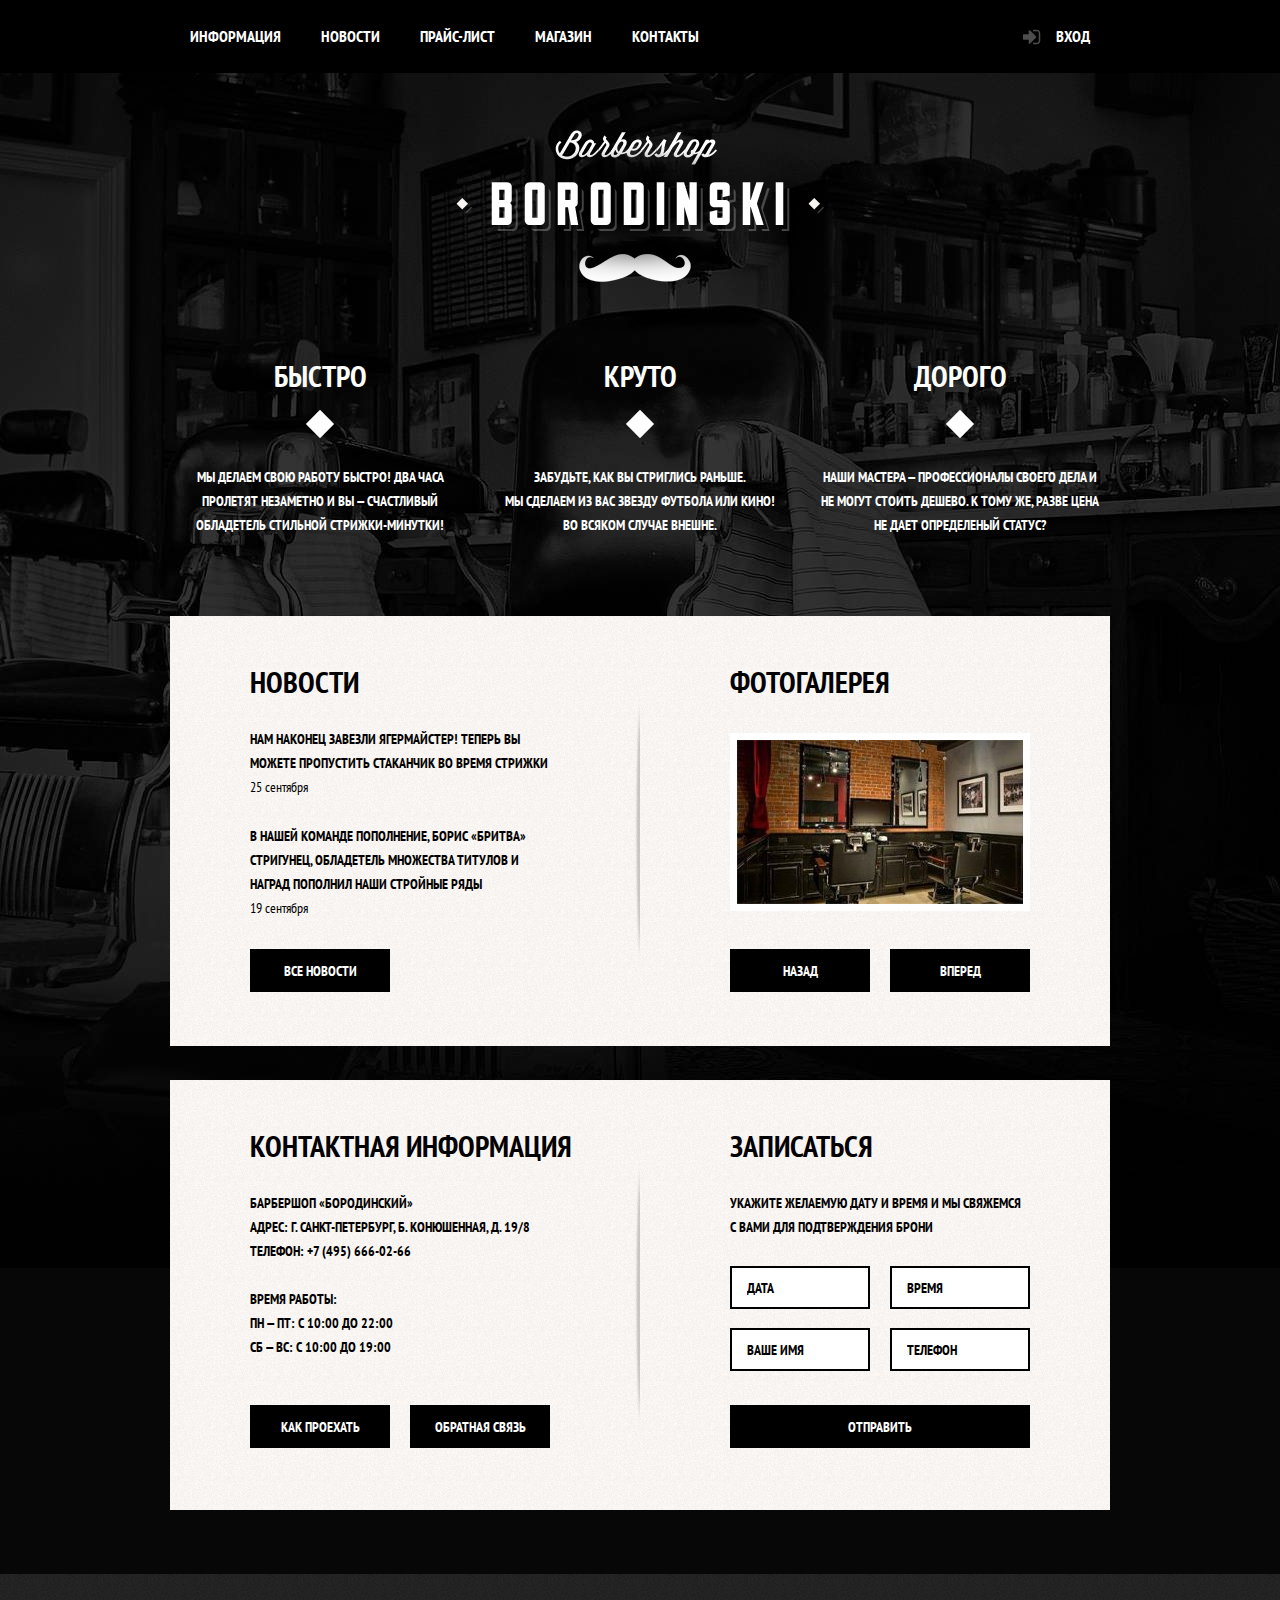
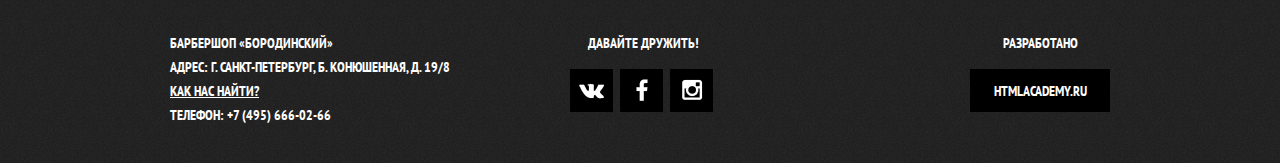
==== index.html @ 0e7b6daa "start" ====
<!DOCTYPE html>
<html lang="ru">

<head>
	<meta charset="UTF-8">
	<title>Барбершоп Бородинский</title>
	<link href="https://fonts.googleapis.com/css?family=PT+Sans+Narrow:400,700&amp;subset=cyrillic" rel="stylesheet">
	<link rel="stylesheet" href="css/normalize.css">
	<link rel="stylesheet" href="css/style.css">
	<link rel="shortcut icon" type="image/vnd.microsoft.icon" href="favicon.ico">
</head>

<body class="body-index">
	
	<div class="popup-overlay"></div>
	<div class="popup-block">
		<form action="https://echo.htmlacademy.ru" method="get" class="enter-form hidden-form">
			<h2>ЛИЧНЫЙ КАБИНЕТ</h2>
			<p>ВВЕДИТЕ ПОЖАЛУЙСТА СВОЙ ЛОГИН И ПАРОЛЬ</p>

			<div class="login">
				<input type="text" name="login" placeholder="ЛОГИН" class="login-field">
			</div>
			<div class="password">
				<input type="password" name="password" placeholder="ПАРОЛЬ" class="password-field">
			</div>
			<div class="clearfix">
				<input type="checkbox" name="remember-user" checked id="remember-user">
				<label for="remember-user">ЗАПОМНИТЕ МЕНЯ</label>
				<a class="forgot-pass" href="#">Я ЗАБЫЛ ПАРОЛЬ!</a>
			</div>
			<button type="submit" name="enter-submit" class="btn">ВОЙТИ</button>
			<div class="close-btn"></div>
		</form>

		<div class="map">
			<iframe src="https://www.google.com/maps/embed?pb=!1m14!1m8!1m3!1d3997.198230653264!2d30.32746036492957!3d59.938794!3m2!1i1024!2i768!4f13.1!3m3!1m2!1s0x4696310fca5ba729%3A0xea9c53d4493c879f!2z0JHQvtC70YzRiNCw0Y8g0JrQvtC90Y7RiNC10L3QvdCw0Y8g0YPQuy4sIDE5LCDQodCw0L3QutGCLdCf0LXRgtC10YDQsdGD0YDQsywg0KDQvtGB0YHQuNGPLCAxOTExODY!5e0!3m2!1sru!2sru!4v1499051809493" width="766" height="560" allowfullscreen></iframe>
			<div class="close-btn"></div>
		</div>

		<form action="https://echo.htmlacademy.ru" method="get" class="enter-form msg-form">
			<h2>ОБРАТНАЯ СВЯЗЬ</h2>
			<p>ОСТАВЬТЕ НАМ СВОЁ СООБЩЕНИЕ,<br>МЫ ОБЯЗАТЕЛЬНО ОТВЕТИМ</p>

			<input type="text" name="e-mail" placeholder="ВАШ E-MAIL" class="email-field" required>
			<textarea name="message" rows="5" placeholder="ВВЕДИТЕ ТЕКСТ ВАШЕГО ОБРАЩЕНИЯ" required></textarea>

			<button type="submit" name="enter-submit" class="btn">ОТПРАВИТЬ</button>
			<div class="close-btn"></div>
		</form>

		<div class="big-gallery">
			<img src="none.jpg" alt="Loading" class="big-gallery-photo">
			<div class="close-btn"></div>
		</div>

	</div>

	<div class="wrapper">

		<header class="main-header">
			<div class="main-nav container flex">
				<ul class="flex">
					<li><a href="info.html">ИНФОРМАЦИЯ</a></li>
					<li><a href="news.html">НОВОСТИ</a></li>
					<li><a href="price.html">ПРАЙС-ЛИСТ</a></li>
					<li><a href="catalog.html">МАГАЗИН</a></li>
					<li><a href="index.html#contacts">КОНТАКТЫ</a></li>
				</ul>
				<div class="user-block">
					<a href="personal.html" class="enter">ВХОД</a>
				</div>
			</div>
		</header>

		<div class="main-index">
			<div class="container">

				<div class="logo">
					<img src="img/index-logo.png" alt="logo" width="368" height="204">
				</div>
				<section class="features flex">
					<div class="features-item">
						<h2>БЫСТРО</h2>
						<p>МЫ ДЕЛАЕМ СВОЮ РАБОТУ БЫСТРО! ДВА ЧАСА ПРОЛЕТЯТ НЕЗАМЕТНО И ВЫ — СЧАСТЛИВЫЙ ОБЛАДЕТЕЛЬ СТИЛЬНОЙ СТРИЖКИ-МИНУТКИ!</p>
					</div>
					<div class="features-item">
						<h2>КРУТО</h2>
						<p>ЗАБУДЬТЕ, КАК ВЫ СТРИГЛИСЬ РАНЬШЕ.<br>МЫ СДЕЛАЕМ ИЗ ВАС ЗВЕЗДУ ФУТБОЛА ИЛИ КИНО! ВО ВСЯКОМ СЛУЧАЕ ВНЕШНЕ.</p>
					</div>
					<div class="features-item">
						<h2>ДОРОГО</h2>
						<p>НАШИ МАСТЕРА — ПРОФЕССИОНАЛЫ СВОЕГО ДЕЛА И НЕ МОГУТ СТОИТЬ ДЕШЕВО. К ТОМУ ЖЕ, РАЗВЕ ЦЕНА НЕ ДАЕТ ОПРЕДЕЛЕНЫЙ СТАТУС?</p>
					</div>
				</section>

				<section class="content-middle flex">
					<div class="content-item content-news">
						<h2>НОВОСТИ</h2>
						<div class="content-container">
							<ul>
								<li>
									<p>НАМ НАКОНЕЦ ЗАВЕЗЛИ ЯГЕРМАЙСТЕР! ТЕПЕРЬ ВЫ МОЖЕТЕ ПРОПУСТИТЬ СТАКАНЧИК ВО ВРЕМЯ СТРИЖКИ</p>
									<time datetime="2017-09-25">25 Сентября</time>
								</li>
								<li>
									<p>В НАШЕЙ КОМАНДЕ ПОПОЛНЕНИЕ, БОРИС «БРИТВА» СТРИГУНЕЦ, ОБЛАДЕТЕЛЬ МНОЖЕСТВА ТИТУЛОВ И НАГРАД ПОПОЛНИЛ НАШИ СТРОЙНЫЕ РЯДЫ</p>
									<time datetime="2017-09-19">19 Сентября</time>
								</li>
							</ul>
							<a href="news.html" class="btn">ВСЕ НОВОСТИ</a>
						</div>
					</div>
					<div class="content-item content-gallery">
						<h2>ФОТОГАЛЕРЕЯ</h2>
						<div class="content-container">
							<figure>
								<a href="#" class="gallery-photo photo-showed"><img src="img/interior-1_s.jpg" alt="photo-1" width="286" height="164"></a>
								<a href="#" class="gallery-photo"><img src="img/interior-2_s.jpg" alt="photo-2" width="286" height="164"></a>
							</figure>
							<div class="flex">
								<button class="btn btn-prev">НАЗАД</button>
								<button class="btn btn-next">ВПЕРЕД</button>
							</div>
						</div>
					</div>
				</section>

				<section class="content-bottom flex">
					<div class="content-item content-contacts" id="contacts">
						<h2>КОНТАКТНАЯ ИНФОРМАЦИЯ</h2>
						<div class="content-container">
							<p>
								БАРБЕРШОП «БОРОДИНСКИЙ»<br> АДРЕС: Г. САНКТ-ПЕТЕРБУРГ, Б. КОНЮШЕННАЯ, Д. 19/8<br> ТЕЛЕФОН: +7 (495) 666-02-66
							</p>

							<p>
								ВРЕМЯ РАБОТЫ:<br> 
								ПН — ПТ: С 10:00 ДО 22:00<br> 
								СБ — ВС: С 10:00 ДО 19:00
							</p>
							<div class="flex">
								<a href="#" class="btn address">КАК ПРОЕХАТЬ</a>
								<a href="#" class="btn write-msg">ОБРАТНАЯ СВЯЗЬ</a>
							</div>
						</div>
					</div>
					<div class="content-item content-form">
						<h2>ЗАПИСАТЬСЯ</h2>
						<div class="content-container">
							<p>УКАЖИТЕ ЖЕЛАЕМУЮ ДАТУ И ВРЕМЯ И МЫ СВЯЖЕМСЯ С&nbsp;ВАМИ ДЛЯ ПОДТВЕРЖДЕНИЯ БРОНИ</p>
							<form action="https://echo.htmlacademy.ru" method="post" class="flex">
								<input type="text" name="date" placeholder="ДАТА" required>
								<input type="text" name="time" placeholder="ВРЕМЯ" required>
								<input type="text" name="name" placeholder="ВАШЕ ИМЯ" required>
								<input type="tel" name="phone" placeholder="ТЕЛЕФОН" required>
								<button type="submit" class="btn">ОТПРАВИТЬ</button>
							</form>
						</div>
					</div>
				</section>

			</div>
		</div>

		<footer class="main-footer">
			<div class="container flex">
				<div class="footer-contacts">
					<p>БАРБЕРШОП «БОРОДИНСКИЙ»<br> АДРЕС: Г. САНКТ-ПЕТЕРБУРГ, Б. КОНЮШЕННАЯ, Д. 19/8<br>
						<a href="#">КАК НАС НАЙТИ?</a><br> ТЕЛЕФОН: +7 (495) 666-02-66</p>
				</div>
				<div class="footer-socials">
					<p>ДАВАЙТЕ ДРУЖИТЬ!</p>
					<a href="#" class="btn-social VK"></a>
					<a href="#" class="btn-social FB"></a>
					<a href="#" class="btn-social Inst"></a>
				</div>
				<div class="footer-copyright">
					<p>РАЗРАБОТАНО</p>
					<a href="https://htmlacademy.ru/" class="btn">HTMLACADEMY.RU</a>
				</div>
			</div>
		</footer>

	</div>
	<script src="scripts/script.js"></script>
</body>

</html>
---- css/style.css ----
.clearfix::after {
	content: "";
	display: table;
	clear: both;
}

.wrapper {
	display: -webkit-box;
	display: -ms-flexbox;
	display: flex;
	-webkit-box-orient: vertical;
	-webkit-box-direction: normal;
	    -ms-flex-direction: column;
	        flex-direction: column;
	height: 100%;
}

.container,
.popup-block {
	position: relative;
	max-width: 940px;
	margin: 0 auto;
	padding: 0 10px;
}

.flex {
	display: -webkit-box;
	display: -ms-flexbox;
	display: flex;
	-webkit-box-pack: justify;
	    -ms-flex-pack: justify;
	        justify-content: space-between;
	-ms-flex-wrap: wrap;
	    flex-wrap: wrap;
}


/*----- body -----*/

html,
body {
	min-width: 980px;
	height: 100%;
	padding: 0;
	margin: 0;
	text-transform: uppercase;
	font-family: "PT Sans Narrow", "Arial", sans-serif;
	font-weight: 700;
	font-size: 14px;
	line-height: normal;
}

.body-inner {
	background: #f8f5f2 url("../img/content-bg.jpg");
}

.body-index {
	background: #070707 url("../img/index-background.jpg") 50% 0 no-repeat;
	color: #ffffff;
	line-height: 24px;
}

.body-index a,
.body-inner a {
	text-decoration: none;
	color: #ffffff;
}

/*заголовки*/
.body-inner h1,
.body-index h2{
	margin: 0;
	font-size: 30px;
	line-height: normal;
}

.body-inner h1 {
	margin-top: 50px;	
	margin-bottom: 20px;
}

.body-inner h2 {
	margin-top: 46px;
	margin-bottom: 28px;
	font-size: 24px;
}

.body-index h2 {
	font-size: 30px;
}

img {
	max-width: 100%;
	height: auto;
}

.body-inner table {
	border-collapse: collapse;
}
.body-inner td {	
	padding: 7px 15px 8px;
	border: 2px solid #000000;
}

.body-index ul,
.main-header ul,
.item-gallery ul {
	list-style: none; 
	margin: 0;
	padding: 0;
}

ul.psevdo-marker {
	list-style: none; 
	padding-left: 20px;
}
.psevdo-marker li {
	position: relative;
}

.psevdo-marker li::before {
	content: "";
	position: absolute;
	top: 8px;
	left: -15px;
	width: 8px;
	height: 8px;
	background: #000000;
	-webkit-transform: translatex(-50%) rotate(45deg);
	    -ms-transform: translatex(-50%) rotate(45deg);
	        transform: translatex(-50%) rotate(45deg);
}

/*----- btns -----*/

.btn {
	display: block;
	-webkit-box-sizing: border-box;
	        box-sizing: border-box;
	width: 140px;
	height: 43px;
	padding: 10px;
	text-transform: uppercase;
	font-family: "PT Sans Narrow", "Arial", sans-serif;
	font-size: 14px;
	font-weight: 700;
	color: #ffffff;
	text-align: center;
	line-height: 24px;
	background-color: #000000;
	position: relative;
}

button.btn {
	border: none;
	outline: none;
	cursor: pointer;
	padding: 0;
}

.btn:active,
.btn:hover {
	background-color: #663d15;
	border-color: #663d15;
}

input,
textarea {
	-webkit-box-sizing: border-box;
	        box-sizing: border-box;
	border: 2px solid #000000;
	outline: none;
	padding: 10px 15px;
	color: #000000;
	font-family: "PT Sans Narrow", "Arial", sans-serif;
	font-weight: 700;
}

input {
	height: 43px;
}

input::-webkit-input-placeholder,
textarea::-webkit-input-placeholder {
	color: #000000 !important;
}

input:-moz-placeholder,
textarea:-moz-placeholder {
	/* Firefox 18- */
	color: #000000 !important;
	opacity: 1 !important;
}

input::-moz-placeholder,
textarea::-moz-placeholder {
	/* Firefox 19+ */
	color: #000000 !important;
	opacity: 1 !important;
}

input:-ms-input-placeholder,
textarea:-ms-input-placeholder {
	color: #000000 !important;
}

input:focus,
textarea:focus {
	border-color: #663d15;
}

input[disabled]+label,
input[disabled]+label:hover {
	color: #000000;
	opacity: 0.3;
}

label {
	position: relative;
	display: block;
}

label:hover {
	color: #663d15;
}

input[type="checkbox"] + label::before,
input[type="radio"] + label::before {
	content: "";
	position: absolute;
	top: 9px;
	left: 9px;
	width: 16px;
	height: 16px;
	background: #f9f6f3;
	border: 2px solid #000000;
	-webkit-transform: translate(-50%, -50%);
	    -ms-transform: translate(-50%, -50%);
	        transform: translate(-50%, -50%);
}

input[type="radio"] + label::before {
	border-radius: 50%;
}

input[type="checkbox"]:checked+label::before {
	background: url('../img/css_sprites.png') -2px -2px;
}

input[type="radio"]:checked+label::before {
	width: 8px;
	height: 8px;
	background-color: #000000;
	border: 4px solid #ffffff;
	-webkit-box-shadow: 0 0 0 2px #000000;
	        box-shadow: 0 0 0 2px #000000;
}

/*----- enter-form -----*/

.enter-form {
	-webkit-box-sizing: border-box;
	        box-sizing: border-box;
	width: 460px;
	padding: 45px 80px 58px;
	background-image: url(../img/content-bg.jpg);
	color: #000000;
	-webkit-box-shadow: 0 0 50px rgba(0, 1, 1, 0.7);
	        box-shadow: 0 0 50px rgba(0, 1, 1, 0.7);
	line-height: 24px;
}

.enter-form input[type="checkbox"] + label::before {
	top: 12px;
}

.enter-form h2 {
	margin: 0;
	font-size: 30px;
	line-height: normal;
}

.enter-form p {
	margin: 18px 0 11px;
}

.enter-form input {
	width: 300px;
	padding-right: 40px;
}

.login,
.password {
	position: relative;
	margin-bottom: 9px;
}

.login:after,
.password:after {
	position: absolute;
	content: "";
	display: block;
	width: 15px;
	height: 15px;
	background-image: url(../img/css_sprites.png);
	background-position: -24px -4px;
	bottom: 15px;
	right: 17px;
	pointer-events: none;
}

.password:after {
	bottom: 14px;
	width: 15px;
	height: 17px;
	background-position: -47px -4px;
}

.enter-form input[type="checkbox"] {
	display: none;
}

.enter-form label {
	float: left;
	padding-left: 32px;
	margin-top: 4px;
}

.enter-form a {
	float: right;
	color: #000000;
	text-decoration: underline;
	margin-top: 4px;
}

.enter-form a:hover {
	color: #663d15;
}

.enter-form .btn {
	width: 300px;
	margin-top: 15px;
}

/*----- pop-ups -----*/
.close-btn {
	position: absolute;
	display: block;
	top: 4px;
	right: -35px;
	width: 23px;
	height: 23px;
	background: url('../img/css_sprites.png') -122px -4px;
	cursor: pointer;
}

.popup-overlay {
	position: fixed;
	width: 100%;
	height: 100%;
	background: rgba(0, 0, 0, 0.5);
	display: none;
	z-index: 20;
}

/*----- hidden-form -----*/
.hidden-form {
	position: absolute;
	top: 121px;
	left: 250px;
	-webkit-box-shadow: 0 0 50px rgba(0, 1, 1, 0.7);
	        box-shadow: 0 0 50px rgba(0, 1, 1, 0.7);
	display: none;
	z-index: 30;
}

.hidden-form-animation {
	-webkit-animation: form-show 0.5s ease-out forwards;
	        animation: form-show 0.5s ease-out forwards;
}

@-webkit-keyframes form-show {
	0% {
		-webkit-transform: translateY(-521px);
		        transform: translateY(-521px);
	}
	60% {
		-webkit-transform: translateY(0);
		        transform: translateY(0);
	}
	90% {
		-webkit-transform: translateY(-21px);
		        transform: translateY(-21px);
	}
	100% {
		-webkit-transform: translateY(0);
		        transform: translateY(0);
	}
}

@keyframes form-show {
	0% {
		-webkit-transform: translateY(-521px);
		        transform: translateY(-521px);
	}
	60% {
		-webkit-transform: translateY(0);
		        transform: translateY(0);
	}
	90% {
		-webkit-transform: translateY(-21px);
		        transform: translateY(-21px);
	}
	100% {
		-webkit-transform: translateY(0);
		        transform: translateY(0);
	}
}

.hiddenForm-error {
	-webkit-animation: form-error 0.5s forwards;
	        animation: form-error 0.5s forwards;
}

@-webkit-keyframes form-error {
	0%,
	100% {
		-webkit-transform: translate(0, 0);
		        transform: translate(0, 0);
	}
	10%,
	30%,
	50%,
	70%,
	90% {
		-webkit-transform: translate(-10px, 0);
		        transform: translate(-10px, 0);
	}
	20%,
	40%,
	60%,
	80% {
		-webkit-transform: translate(10px, 0);
		        transform: translate(10px, 0);
	}
}

@keyframes form-error {
	0%,
	100% {
		-webkit-transform: translate(0, 0);
		        transform: translate(0, 0);
	}
	10%,
	30%,
	50%,
	70%,
	90% {
		-webkit-transform: translate(-10px, 0);
		        transform: translate(-10px, 0);
	}
	20%,
	40%,
	60%,
	80% {
		-webkit-transform: translate(10px, 0);
		        transform: translate(10px, 0);
	}
}

/*--- map ---*/

.map {
	position: absolute;
	top: 594px;
	left: 90px;
	-webkit-box-shadow: 0 30px 50px rgba(0, 1, 1, 0.7);
	        box-shadow: 0 30px 50px rgba(0, 1, 1, 0.7);
	border: 7px solid #ffffff;
	width: 766px;
	height: 560px;
	display: none;
	z-index: 25;
}
.map iframe {
	border: none;
}

/*--- msg-form ---*/

.msg-form {
	position: absolute;
	top: 594px;
	left: 20px;
	-webkit-box-shadow: 0 0 50px rgba(0, 1, 1, 0.7);
	        box-shadow: 0 0 50px rgba(0, 1, 1, 0.7);
	display: none;
	z-index: 25;
}

.enter-form textarea {
	width: 300px;
	max-width: 300px;
	margin-top: 20px;
}

/*--- big gallery ---*/

.big-gallery {
	position: absolute;
	display: none;
	z-index: 25;
	top: 920px;
	left: 10px;
	width: 940px;
}

.big-gallery img {
	position: absolute;
	-webkit-box-sizing: border-box;
	        box-sizing: border-box;
	bottom: 0;
	right: 0;
	-webkit-box-shadow: 0 0 50px rgba(0, 1, 1, 0.7);
	        box-shadow: 0 0 50px rgba(0, 1, 1, 0.7);
	border: 7px solid #ffffff;
	width: 100%;
}

/*--- header ---*/

.main-header {
	-webkit-box-flex: 0;
	    -ms-flex: 0 0 auto;
	        flex: 0 0 auto;
	background-color: #000000;
	font-size: 16px;
	line-height: normal;
	color: #ffffff;
}

.main-nav {
	-webkit-box-pack: start;
	    -ms-flex-pack: start;
	        justify-content: flex-start;
}

.main-nav a {
	display: block;
	padding: 26px 20px 27px;
	overflow: hidden;
	max-width: 640px;
}

.main-nav span {
	display: block;
	padding: 26px 20px 27px;
	pointer-events: none;
}

.main-nav a:hover {
	background-color: #242424;
}

.index-href {
	position: relative;
	width: 111px;
}

.index-href img {
	position: absolute;
	width: 111px;
	height: 24px;
	top: 24px;
}

.main-nav ul {
	max-width: 640px;
}

.href-active {
	position: relative;
}

.href-active::after {
	content: "";
	display: block;
	height: 4px;
	background: #ffffff;
	position: absolute;
	left: 20px;
	right: 20px;
	bottom: 0;
}

.user-block {
	margin-left: auto;
	max-width: 145px;
}

a.enter {
	padding-left: 53px;
	position: relative;
}

a.enter:hover {
	background-color: #242424;
}

a.enter::before {
	content: "";
	position: absolute;
	width: 18px;
	height: 16px;
	background: url(../img/css_sprites.png) -70px -4px;
	top: 29px;
	left: 20px;
}

a.enter:hover::before {
	background: url(../img/css_sprites.png) -96px -4px;
}


/*----- breadcrumbs -----*/

.breadcrumbs {
	margin-bottom: 49px;
}

.breadcrumbs a {
	position: relative;
	margin-right: 40px;
	color: #000000;
}

.breadcrumbs a::after {
	content: "";
	position: absolute;
	top: 5px;
	right: -30px;
	width: 8px;
	height: 8px;
	background: #000000;
	-webkit-transform: translatex(-50%) rotate(45deg);
	    -ms-transform: translatex(-50%) rotate(45deg);
	        transform: translatex(-50%) rotate(45deg);
	pointer-events: none;
}

.breadcrumbs span {
	color: #aba9a7;
	pointer-events: none;
}


/*----- main  -----*/

.main {
	-webkit-box-flex: 1;
	    -ms-flex: 1 0 auto;
	        flex: 1 0 auto;
	margin-bottom: 49px;
}


/*----- index main -----*/

.main-index {
	-webkit-box-flex: 1;
	    -ms-flex: 1 0 auto;
	        flex: 1 0 auto;
	margin-top: 57px;
	margin-bottom: 64px;
}

.logo {
	width: 368px;
	height: 204px;
	margin: 0 auto;
	margin-bottom: 22px;
}

.features-item {
	-webkit-box-sizing: border-box;
	        box-sizing: border-box;
	width: 300px;
	text-align: center;
	margin-bottom: 65px;
	padding: 0 10px;
}

.features-item h2 {
	position: relative;
	padding-bottom: 55px;
	margin-bottom: 15px;
}

.features-item h2::after {
	content: "";
	position: absolute;
	bottom: 16px;
	left: 50%;
	width: 20px;
	height: 20px;
	background: #ffffff;
	-webkit-transform: translatex(-50%) rotate(45deg);
	    -ms-transform: translatex(-50%) rotate(45deg);
	        transform: translatex(-50%) rotate(45deg);
}

.content-middle,
.content-bottom {
	background: #f8f5f2 url("../img/content-bg.jpg");
	color: #000000;
}

.content-middle {
	margin-bottom: 34px;
}

.content-item {
	-webkit-box-sizing: border-box;
	        box-sizing: border-box;
	width: 470px;
	padding-top: 46px;
}

.content-news,
.content-gallery {
	padding-bottom: 54px;
}

.content-contacts,
.content-form {
	padding-bottom: 62px;
}

.content-news,
.content-contacts {
	padding-left: 80px;
	background: url("../img/content-delimiter.png") 100% 50% no-repeat;
}

.content-gallery,
.content-form {
	padding-left: 90px;
}

.content-container {
	width: 300px;
	margin-top: 26px;
}

.content-news ul {
	min-height: 200px;
	margin-bottom: 22px;
}

.content-news p {
	margin: 0;
}

.content-news time {
	font-weight: 400;
	text-transform: lowercase;
}

.content-news li:not(:first-child) {
	margin-top: 25px;
}

.content-gallery figure {
	position: relative;
	min-height: 222px;
	-webkit-box-sizing: border-box;
	        box-sizing: border-box;
	margin: 0;
	padding: 190px 0 6px;
}

a.gallery-photo {
	position: absolute;
	top: 6px;
	width: 300px;
	height: 178px;
	opacity: 0;
	-webkit-transition: opacity 1s;
	-o-transition: opacity 1s;
	transition: opacity 1s;
}

.gallery-photo.photo-showed {
	z-index: 1;
	opacity: 1;
}

.content-gallery img {
	border: 7px solid #ffffff;
	width: 286px;
	height: 164px;
}

.content-contacts p,
.content-form p {
	margin-bottom: 24px;
}

.content-contacts p:last-of-type {
	min-height: 100px;
	margin-bottom: 18px;
}

.content-form form {
	padding-top: 3px;
}

.content-form input {
	width: 140px;
	margin-bottom: 19px;
}

.content-form .btn {
	width: 100%;
	margin-top: 15px;
}

/*----- news  main-----*/

.news time {
	font-weight: 400;
	text-transform: lowercase;
}

/*----- price  main-----*/
.title-text {
	display: -webkit-box;
	display: -ms-flexbox;
	display: flex;
	-webkit-box-align:center;
	    -ms-flex-align:center;
	        align-items:center;
	text-align: center;
	margin-bottom: 17px;
}

.title-text::before,
.title-text::after {
	content: "";
	-webkit-box-flex: 1;
	    -ms-flex-positive: 1;
	        flex-grow: 1;
	height: 4px;
	border-bottom: solid 2px #000000;
}

.title-text h2 {
	display: inline-block;
	font-size: 48px;
	line-height: 48px;
	padding: 0 26px;
	margin: 0;
}

.info-block {
	border-top: 1px solid transparent;
	border-bottom: 1px solid transparent;
	margin-bottom: 10px;
	line-height: 24px;
}

.info-block:last-child {
	padding-bottom: 17px;
}

.inner-column-left {
	float: left;
	width: 460px;
}

.inner-column-right {
	float: right;
	width: 460px;
}

h2 ~ .inner-column-left *:first-child,
h2 ~ .inner-column-right *:first-child {
	margin-top: 0;
}

.inner-column-left *:last-child,
.inner-column-right *:last-child {
	margin-bottom: 0;
}

.info-block h2 {
	line-height: 29px;	
}

ul.titles-list li {
	margin-bottom: 13px;
}

.info-block table {
	margin-top: 35px;
}

.info-block td {	
	width: 230px;
}

.info-block td:last-child {
	text-align: center;
}
p.short-text {
	padding-right: 75px;
}

/*----- catalog main -----*/

.catalog-form {
	width: 175px;
	padding-right: 5px;
	float: left;
}

.catalog-form fieldset {
	border: none;
	padding: 0;
}

.catalog-form .fieldset-radio {
	margin-top: 30px;
	margin-bottom: 32px;
}

.catalog-form legend {
	font-size: 24px;
	margin-bottom: 29px;
	padding: 0px;
}

.catalog-form input {
	display: none;
}

.catalog-form label {
	margin-bottom: 19px;
	padding-left: 45px;
}

.show-btn {
	width: 112px;
}

.catalog {
	float: right;
	width: 700px;
	margin-top: 7px;
}

.items-preview {
	-webkit-box-pack: start;
	    -ms-flex-pack: start;
	        justify-content: flex-start;
	position: relative;
}

.catalog-item {
	width: 220px;
	min-height: 286px;
	margin-bottom: 20px;
	-webkit-box-shadow: 0px 0 15px 0 rgba(0, 1, 1, 0.2);
	        box-shadow: 0px 0 15px 0 rgba(0, 1, 1, 0.2);
	background-color: #ffffff;
	margin-right: 20px;
}

.catalog-item:nth-child(3n) {
	margin-right: 0px;
}

.catalog-item:hover,
.photo-small:hover {
	-webkit-box-shadow: 5px 5px 25px 0 rgba(0, 1, 1, 0.3);
	        box-shadow: 5px 5px 25px 0 rgba(0, 1, 1, 0.3);
}

.photo-small:active {
	-webkit-transform: scale(0.95);
	    -ms-transform: scale(0.95);
	        transform: scale(0.95);
}

.catalog-item-description {
	min-height: 227px;
}

.item-category,
.item-title {
	display: block;
	-webkit-box-sizing: border-box;
	        box-sizing: border-box;
	margin: 0 16px;
	color: #000000;
}

.item-category {
	text-transform: lowercase;
	margin-top: 10px;
}

.item-category::first-letter {
	text-transform: uppercase;
}

.price-block {
	margin: 0 16px 16px;
	min-height: 43px;
}

.price-block span {
	-webkit-box-sizing: border-box;
	        box-sizing: border-box;
	float: left;
	display: block;
	width: 109px;
	min-height: 43px;
	background-color: #e5e5e5;
	text-align: center;
	padding-top: 12px;
}

.price-block .btn {
	width: 79px;
	float: right;
}

.paginator {
	margin-top: 25px;
}

.paginator .btn {
	width: 43px;
	display: inline-block;
	margin-right: 4px;
}

.current-page {
	color: #000000;
	background-color: #ffffff;
	pointer-events: none;
}

.unavailable-msg {
	position: absolute;
	width: 200px;
	top: 48%;
	left: 50%;
	padding: 0 20px 20px;
	border: 10px solid #663d15;
	background-image: url("../img/content-bg.jpg");
	color: #663d15;
	text-align: center;
	cursor: pointer;
	-webkit-transition: -webkit-transform 0.5s ease-in-out;
	transition: -webkit-transform 0.5s ease-in-out;
	-o-transition: transform 0.5s ease-in-out;
	transition: transform 0.5s ease-in-out;
	transition: transform 0.5s ease-in-out, -webkit-transform 0.5s ease-in-out;
	-webkit-transform: translate(-50%, -50%) scale(0);
	    -ms-transform: translate(-50%, -50%) scale(0);
	        transform: translate(-50%, -50%) scale(0);
}

.unavailable-msg h2 {
	margin-bottom: 40px;
}

.unavailable-msg::after {
	position: absolute;
	content: "✖";
	display: block;
	top: -55px;
	right: -45px;
	font-size: 40px;
}

.msg-active {
	-webkit-transform: translate(-50%, -50%) scale(1);
	    -ms-transform: translate(-50%, -50%) scale(1);
	        transform: translate(-50%, -50%) scale(1);
}

/*----- item-1 main -----*/

.item-gallery {
	float: left;
	width: 460px;
	margin-top: 8px;
}

.item-gallery img {
	-webkit-box-shadow: 0px 0 15px 0 rgba(0, 1, 1, 0.2);
	        box-shadow: 0px 0 15px 0 rgba(0, 1, 1, 0.2);
}
.photo-big {
	width: 460px;
	height: 498px;
}
.photo-small {
	width: 140px;
	height: 149px;
}

.item-gallery ul {
	margin-top: 16px;
	margin-bottom: -3px;
}

.photo-small {
	cursor: pointer;
}

.item-description {
	float: right;
	width: 380px;
	padding: 27px 10px;
	line-height: 24px;
}

.vendor-code {
	color: #aeaeae;
}

p.declaration {
	margin-top: 29px;
}

a.declaration-href {
	color: #000000;
	text-decoration: underline;
}

.item-price {
	-webkit-box-pack: start;
	    -ms-flex-pack: start;
	        justify-content: flex-start;
	margin: 36px 0 61px;
}

.item-price .price-text {	
	-webkit-box-sizing: border-box;	
	        box-sizing: border-box;
	padding-top: 10px;
	width: 109px;
	height: 43px;
	background-color: #e5e5e5;
	text-align: center;
}

.item-price .btn {
	width: 78px;
	margin-bottom: 5px;
}

/*----- personal main -----*/

.enter-form.personal-form {
	margin: auto;
}

/*----- footer -----*/

.main-footer {
	-webkit-box-flex: 0;
	    -ms-flex: 0 0 auto;
	        flex: 0 0 auto;
	min-height: 146px;
	padding-top: 43px;
	background: #000000 url("../img/footer-bg.jpg");
	color: #ffffff;
	line-height: 24px;
}

.footer-contacts {
	margin-right: 20px;
	width: 380px;
}

.footer-contacts a {
	text-decoration: underline;
}

.footer-socials,
.footer-copyright {
	text-align: center;
}

.footer-socials {
	margin-right: auto;
}

.btn-social {
	display: inline-block;
	width: 43px;
	height: 43px;
	margin-right: 4px;
}

.btn-social.VK {
	background: url('../img/css_sprites.png') -357px -4px;
}

.btn-social.FB {
	background: url('../img/css_sprites.png') -306px -4px;
}

.btn-social.Inst {
	background: url('../img/css_sprites.png') -204px -4px;
}

.btn-social.VK:hover {
	background: url('../img/css_sprites.png') -408px -4px;
}

.btn-social.FB:hover {
	background: url('../img/css_sprites.png') -255px -4px;
}

.btn-social.Inst:hover {
	background: url('../img/css_sprites.png') -153px -4px;
}

.footer-copyright .btn:hover {
	background-color: #ffffff;
	color: #000000;
}

/*----- important -----*/

.show-block {
	display: block;
}
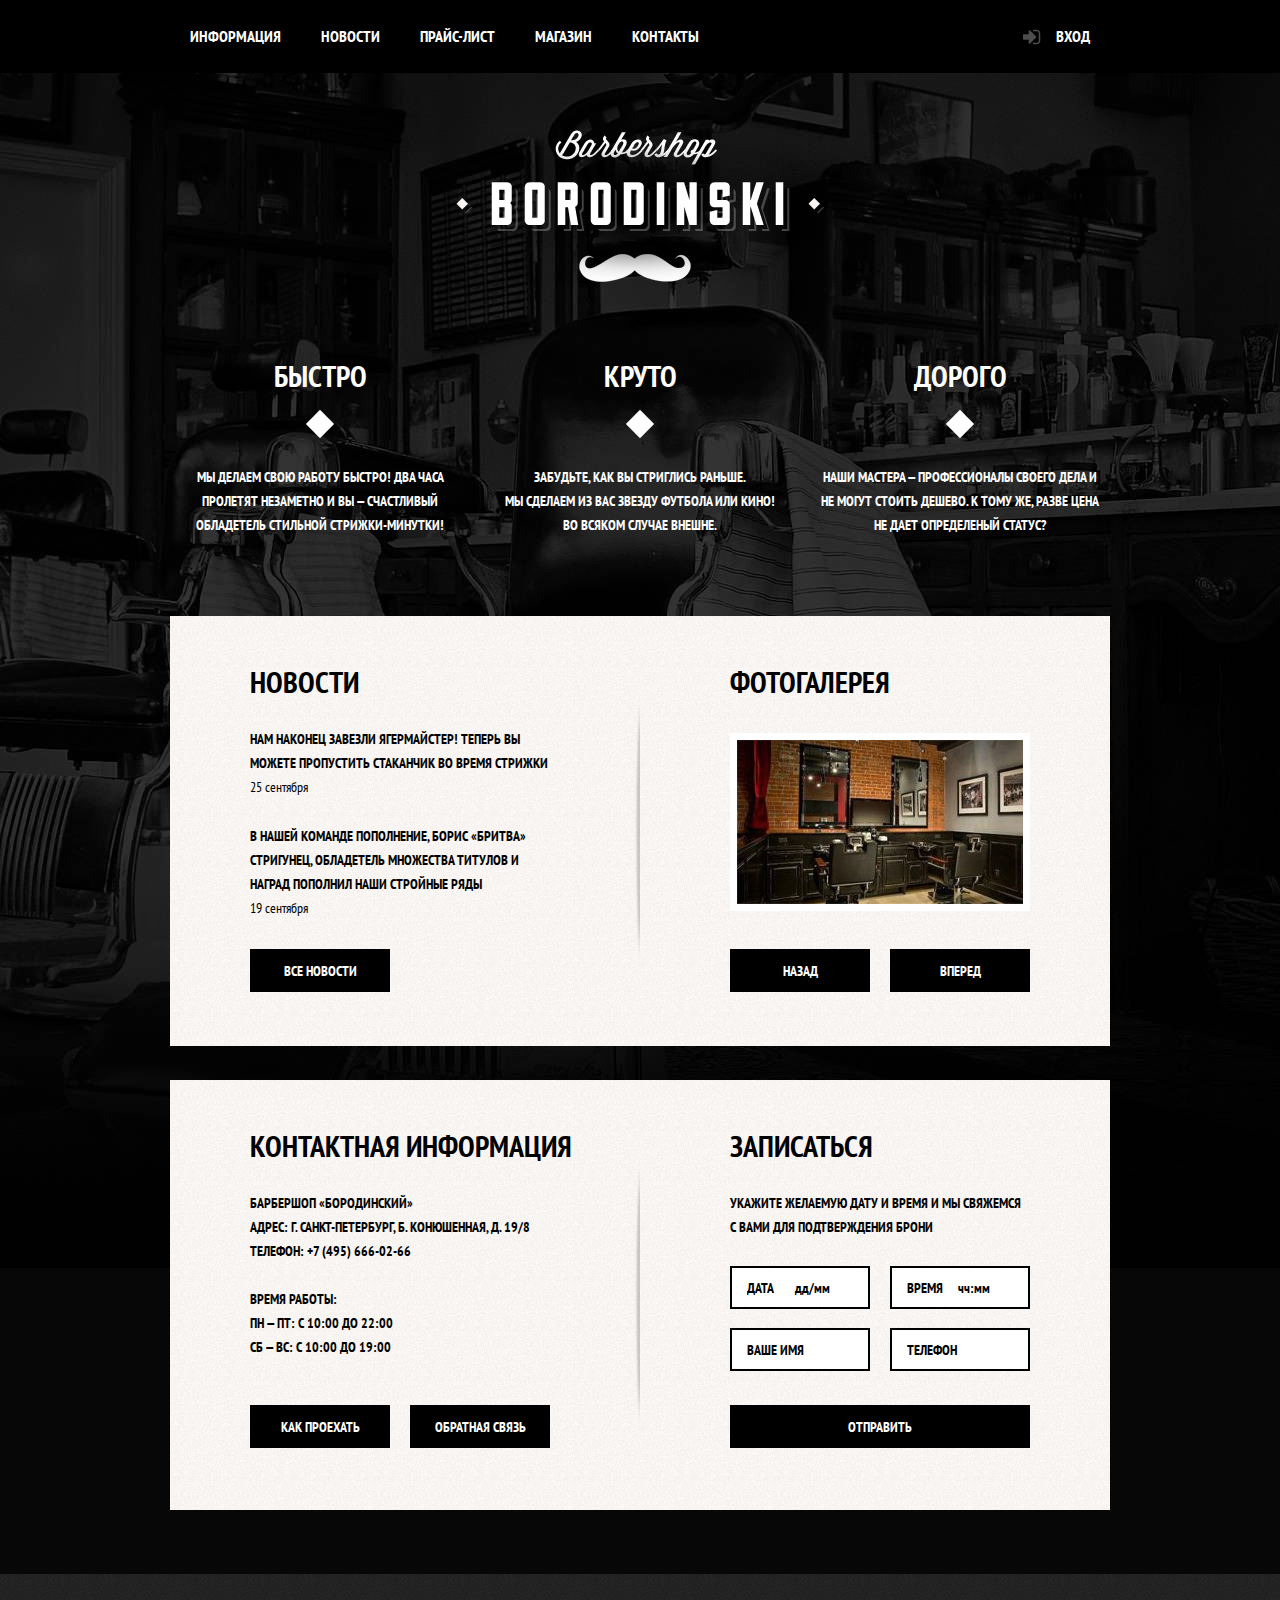
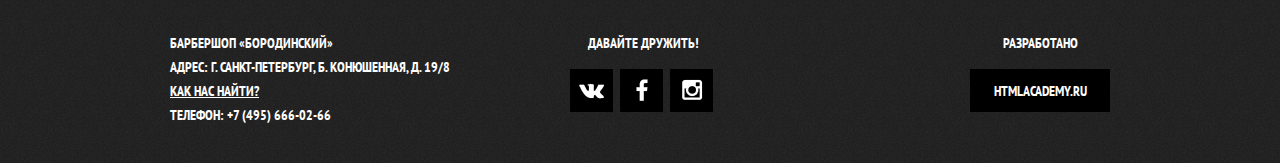
==== commit c4eea634: "input pattern" ====
--- a/index.html
+++ b/index.html
@@ -50,7 +50,7 @@
 		</form>
 
 		<div class="big-gallery">
-			<img src="none.jpg" alt="Loading" class="big-gallery-photo">
+			<img src="img/interior-1_s.jpg" alt="Loading" class="big-gallery-photo">
 			<div class="close-btn"></div>
 		</div>
 
@@ -140,8 +140,8 @@
 								СБ — ВС: С 10:00 ДО 19:00
 							</p>
 							<div class="flex">
-								<a href="#" class="btn address">КАК ПРОЕХАТЬ</a>
-								<a href="#" class="btn write-msg">ОБРАТНАЯ СВЯЗЬ</a>
+								<a href="map.html" class="btn address">КАК ПРОЕХАТЬ</a>
+								<a href="personalMSG.html" class="btn write-msg">ОБРАТНАЯ СВЯЗЬ</a>
 							</div>
 						</div>
 					</div>
@@ -150,10 +150,10 @@
 						<div class="content-container">
 							<p>УКАЖИТЕ ЖЕЛАЕМУЮ ДАТУ И ВРЕМЯ И МЫ СВЯЖЕМСЯ С&nbsp;ВАМИ ДЛЯ ПОДТВЕРЖДЕНИЯ БРОНИ</p>
 							<form action="https://echo.htmlacademy.ru" method="post" class="flex">
-								<input type="text" name="date" placeholder="ДАТА" required>
-								<input type="text" name="time" placeholder="ВРЕМЯ" required>
-								<input type="text" name="name" placeholder="ВАШЕ ИМЯ" required>
-								<input type="tel" name="phone" placeholder="ТЕЛЕФОН" required>
+								<input type="text" name="date" placeholder="ДАТА	дд/мм" required pattern="(0{0,1}[1-9]|[12][0-9]|3[01])[\.\/](0[1-9]|1[012])">
+								<input type="text" name="time" placeholder="ВРЕМЯ	 чч:мм" required pattern="(\d|[0-1]\d|2[0-3])[:]([0-5]\d)">
+								<input type="text" name="name" placeholder="ВАШЕ ИМЯ" required pattern="[А-Яа-яЁёA-Za-z]{2,}">
+								<input type="tel" name="phone" placeholder="ТЕЛЕФОН" required pattern="+{0,1}[\d() -]{5,17}">
 								<button type="submit" class="btn">ОТПРАВИТЬ</button>
 							</form>
 						</div>
--- a/css/style.css
+++ b/css/style.css
@@ -512,7 +512,7 @@
 	z-index: 25;
 	top: 920px;
 	left: 10px;
-	width: 940px;
+	width: 0;
 }
 
 .big-gallery img {
@@ -995,6 +995,9 @@
 .catalog-item-description {
 	min-height: 227px;
 }
+.item-description span {
+	display: block;
+}
 
 .item-category,
 .item-title {
@@ -1019,16 +1022,17 @@
 	min-height: 43px;
 }
 
-.price-block span {
+span.price-text {
 	-webkit-box-sizing: border-box;
 	        box-sizing: border-box;
 	float: left;
 	display: block;
 	width: 109px;
-	min-height: 43px;
+	height: 43px;
 	background-color: #e5e5e5;
+	padding-top: 13px;
 	text-align: center;
-	padding-top: 12px;
+	line-height: normal
 }
 
 .price-block .btn {
@@ -1149,16 +1153,6 @@
 	margin: 36px 0 61px;
 }
 
-.item-price .price-text {	
-	-webkit-box-sizing: border-box;	
-	        box-sizing: border-box;
-	padding-top: 10px;
-	width: 109px;
-	height: 43px;
-	background-color: #e5e5e5;
-	text-align: center;
-}
-
 .item-price .btn {
 	width: 78px;
 	margin-bottom: 5px;
@@ -1168,6 +1162,12 @@
 
 .enter-form.personal-form {
 	margin: auto;
+}
+
+/*----- map main -----*/
+.no-csript-map {
+	-webkit-box-shadow: 0 0 50px rgba(0, 1, 1, 0.7);
+	        box-shadow: 0 0 50px rgba(0, 1, 1, 0.7);
 }
 
 /*----- footer -----*/
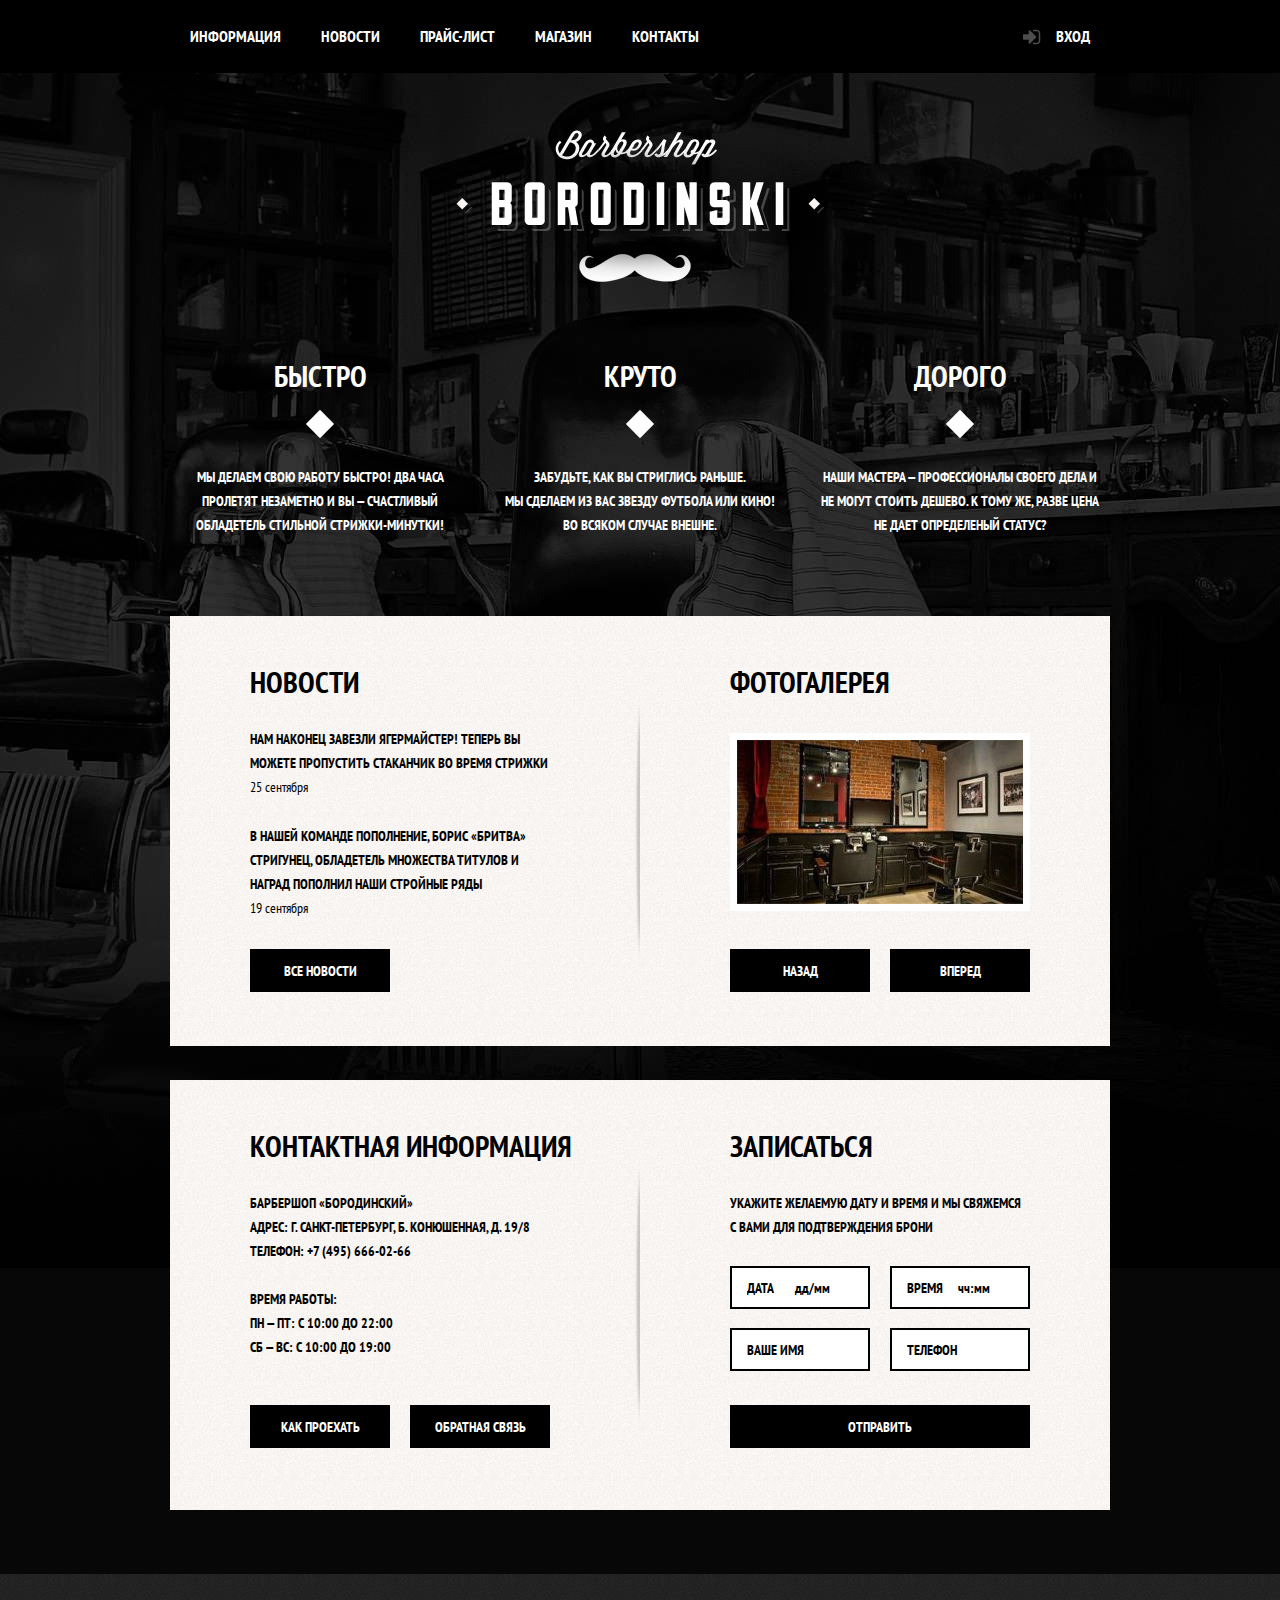
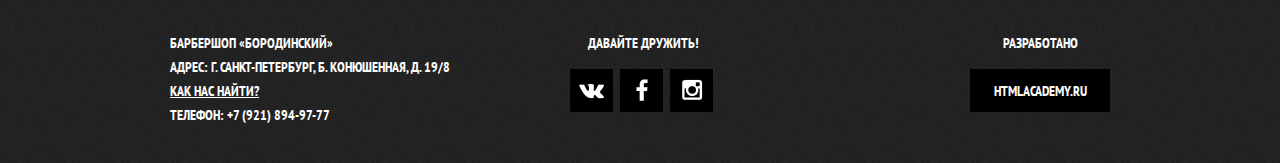
==== commit 4dfe6803: "contact-telephone" ====
--- a/index.html
+++ b/index.html
@@ -153,7 +153,7 @@
 								<input type="text" name="date" placeholder="ДАТА	дд/мм" required pattern="(0{0,1}[1-9]|[12][0-9]|3[01])[\.\/](0[1-9]|1[012])">
 								<input type="text" name="time" placeholder="ВРЕМЯ	 чч:мм" required pattern="(\d|[0-1]\d|2[0-3])[:]([0-5]\d)">
 								<input type="text" name="name" placeholder="ВАШЕ ИМЯ" required pattern="[А-Яа-яЁёA-Za-z]{2,}">
-								<input type="tel" name="phone" placeholder="ТЕЛЕФОН" required pattern="+{0,1}[\d() -]{5,17}">
+								<input type="tel" name="phone" placeholder="ТЕЛЕФОН" required pattern="\+{0,1}[\d() -]{5,17}">
 								<button type="submit" class="btn">ОТПРАВИТЬ</button>
 							</form>
 						</div>
@@ -167,7 +167,7 @@
 			<div class="container flex">
 				<div class="footer-contacts">
 					<p>БАРБЕРШОП «БОРОДИНСКИЙ»<br> АДРЕС: Г. САНКТ-ПЕТЕРБУРГ, Б. КОНЮШЕННАЯ, Д. 19/8<br>
-						<a href="#">КАК НАС НАЙТИ?</a><br> ТЕЛЕФОН: +7 (495) 666-02-66</p>
+						<a href="#">КАК НАС НАЙТИ?</a><br> ТЕЛЕФОН: +7 (921) 894-97-77</p>
 				</div>
 				<div class="footer-socials">
 					<p>ДАВАЙТЕ ДРУЖИТЬ!</p>
